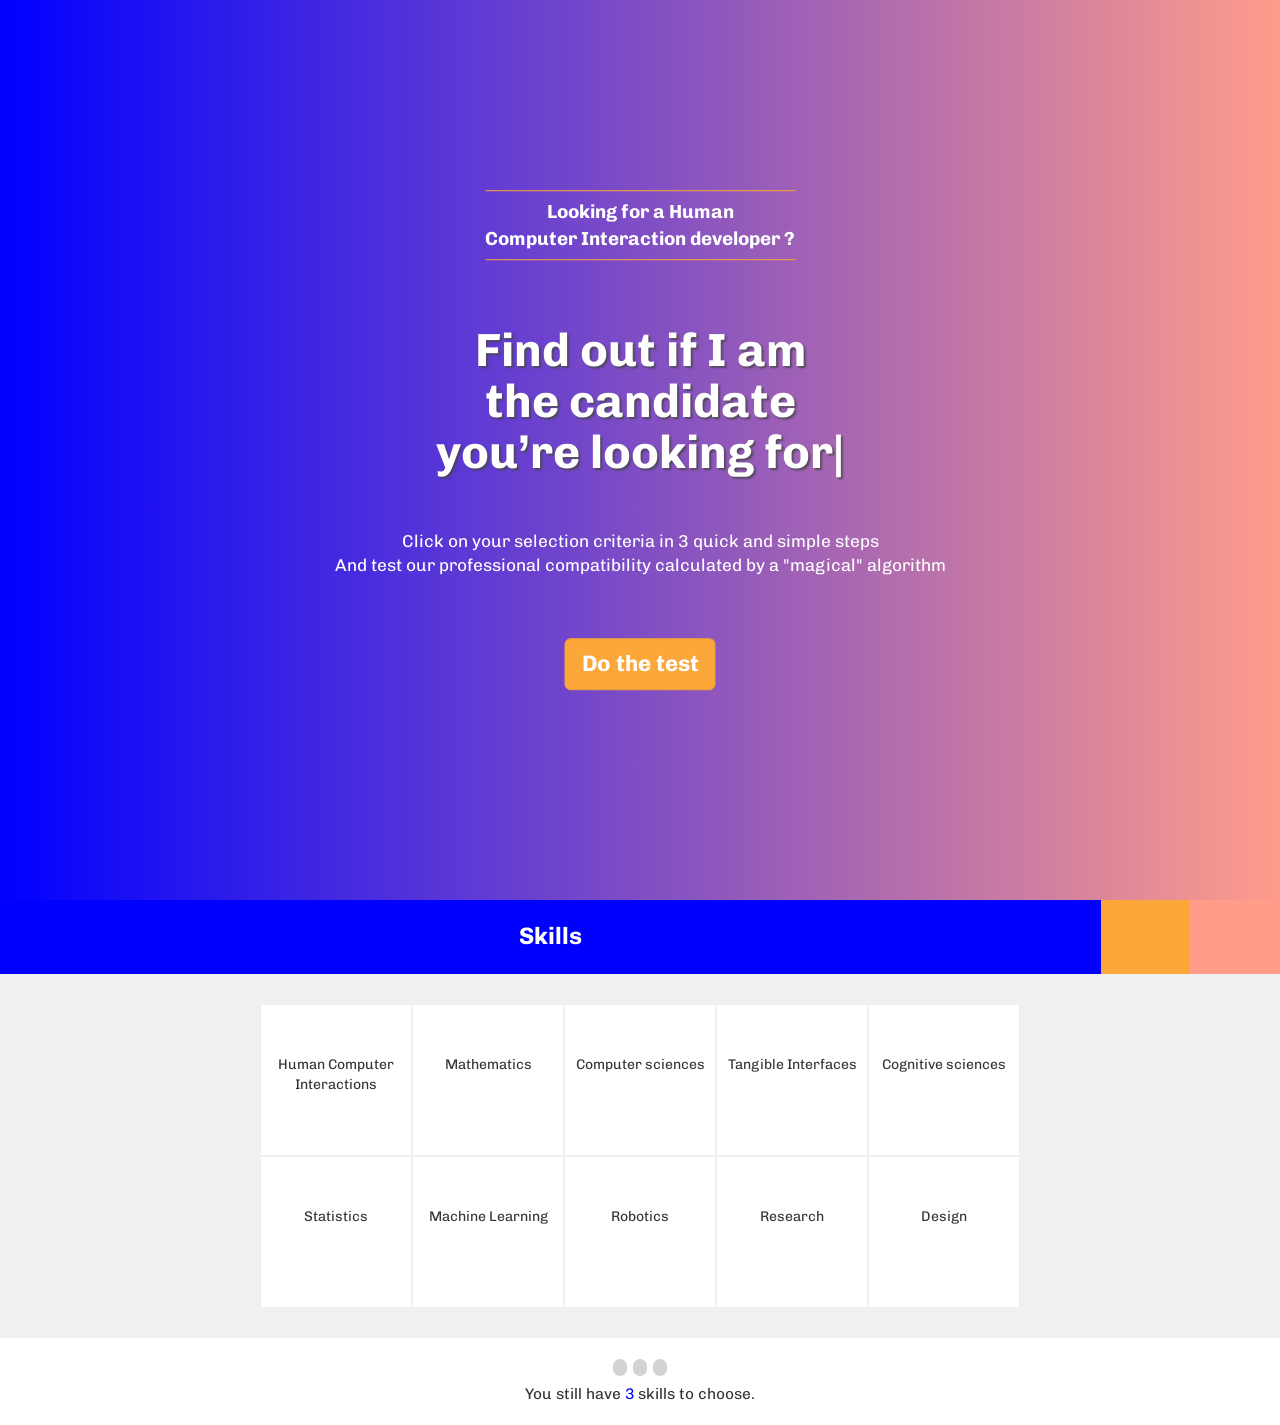
==== index.html @ b9475532 "index" ====
<!DOCTYPE HTML>
<!-- La realisation de ce site a ete possible grace a au travail de Yasmine Khansari et de l'aide de Simon Talaga, merci à tous les deux ! -->
<html lang="fr">
<head>
	<meta charset="utf-8" />
	<meta name="viewport" content="width=device-width, initial-scale=1, maximum-scale=1, user-scalable=no" />

	<title>Tallulah GILLIARD - Un CV Interactif</title>

	<meta property="twitter:site" content="@tllhglld" />

	
<script src="https://ajax.googleapis.com/ajax/libs/jquery/3.3.1/jquery.min.js"></script> 
<link rel="stylesheet" type="text/css" href="https://fonts.googleapis.com/css?family=Chivo" />
<link rel="stylesheet" href="src/libs.min.css" /> 
<link rel="stylesheet" href="//maxcdn.bootstrapcdn.com/font-awesome/4.5.0/css/font-awesome.min.css">
<link rel="stylesheet" href="src/idealCand.min.css?v=3" /> 


	

</head>
<body>

	
<div id="idealcand" class="container-fluid">
	<!--
	<div class="flags">
		<a href="?lang=en"><img src="assets/en.png" alt="english" /></a> 
		<a href="?lang=fr"><img src="assets/fr.svg" alt="français" /></a> 
	</div>
	-->
	<div class="header row">
		<div class="vcenter">

			<div class="prefix">Looking for a Human<br />Computer Interaction developer ?</div>

			<h1>Find out if I am<br />the candidate <br /><span id="typing"></span></h1>

			<div style="margin-top: 50px;">Click on your selection criteria in 3 quick and simple steps<br />And test our professional compatibility calculated by a "magical" algorithm</div>

			<div style="margin: 50px 0 40px 0;">
				<a href="#" class="btn btn-lg btn-warning" data-bind="click: scrollToTest">Do the test</a>
			</div>

		</div>
	</div>

	<div class="sections-title row">
		<div data-bind="foreach: sectionsId">
			<div class="item" data-bind="
				text: $parent.sections[$data].title,
				css: $data, click: $root.goToSection.bind($root),
				style: { width: $index() == 0 ? '86%' : '', color: $index() == 0 ? 'rgba(255, 255, 255, 1)' : 'rgba(255, 255, 255, 0)' }"></div>
		</div>
		<div class="clearfix"></div>
	</div>

	<div class="sections row" data-bind="foreach: sectionsId">

		<div class="box" data-bind="
			css: $data + ($root.sections[$data].data.length <= 6 ? ' bigItem' : ' smallItem'),
			style: { display: $index() == 0 ? 'block' : 'none' }">

			<div class="content" data-bind="foreach: $root.sections[$data].data">
				<div class="item" data-bind="click: $root.selectItem.bind($root), css: { on: $data.isSelected }">
					<span class="glyphicon" data-bind="css: 'ico-' + $data.ico"></span><br />
					<span data-bind="text: $data.title"></span>
				</div>
			</div>

			<div class="clearfix"></div>
		</div>

	</div>

	<div class="sections-info row">

		<div>
			<span class="dot skills" data-bind="css: { on: sections['skills'].notSelected() == 0 }"></span>
			<span class="dot qualifs" data-bind="css: { on: sections['qualifs'].notSelected() == 0 }"></span>
			<span class="dot bonus" data-bind="css: { on: sections['bonus'].notSelected() == 0 }"></span>
		</div>

		<div style="margin-top: 5px;font-size: 1.1em;">
			You still have
			<span class="miss" data-bind="text: sections[curSid()].notSelected(), css: curSid()"></span>
			<span data-bind="text: sections[curSid()].notSelected() > 1 ? sections[curSid()].titlePlural : sections[curSid()].titleSingular"></span>
			to choose.
		</div>

		

	</div>

	<div class="resume" data-bind="visible: isResult">

		<div class="tlh row">
			<div class="col-md-12">

				<div class="row">
					<div class="col-md-12" style="text-align: center;">
						<h1>Tallulah GILLIARD</h1>
					</div>
				</div>
	
				<div class="row">
					<div class="col-md-4">
						<div class="about">
							<p style="font-weight: bold;font-size: large;">About</p>
							<p>
								Hello world !
								I will graduate this october of a Master degree in Human Computer Interaction and Design from Université Paris-Saclay and KTH University (Stockholm) and will be ready to start an exciting new job in september 2019 !
								<br>I am interested in machine learning, mathematical modelisations, robotics, haptics, gestural, musical and tangible interactions (TUI) and also mixed reality interactions, intelligent clothing or neurosciences..<br/>
								<a href="https://twitter.com/tllhglld" target="_blank"><i class="fa fa-twitter"></i></a>
								<a href="https://www.linkedin.com/in/tallulahg/" target="_blank"><i class="fa fa-linkedin"></i></a>
							</p>
						</div>
					</div>
					<div class="col-md-4" style="text-align: center;">
						<img src="assets/tllhphoto.png" style="margin: 0 auto;width: 250px;" alt="Tallulah" class="img-responsive" />
					</div>
					<div class="col-md-4">
						<p class="detail" style="background-color: #0000ff;">Bachelor in Maths & cognitive science</p>
						<p class="detail" style="background-color: #fca73a;">Technical Degree in Computer Science "Special Year"</p>
						<p class="detail" style="background-color: #ff9c8a;">Master in Human Computer Interaction (HCI)</p>
					</div>
				</div>
				
			</div>
		</div>

		<div class="row" style="text-align: center;margin-top: -1px;">
			<img src="assets/resumego.png" alt="" />
		</div>

		<div class="items row">
			<div data-bind="foreach: selectedItems">
				<div class="item">

					<div class="circle" data-dimension="110" data-width="7"
						data-bind="attr: {
							'data-percent': $data.percent,
							'data-fgcolor': $data.sid == 'skills' ? '#0000ff' : $data.sid == 'qualifs' ? '#fca73a' : '#ff9c8a'
							}">
						<div class="glyphicon" data-bind="css: 'ico-' + $data.ico"></div>
						
					</div>

					<div class="title" data-bind="text: $data.title"></div>

					<div class="desc" data-bind="html: $data.desc"></div>

				</div>
				<div data-bind="if: $index() == 2">
					<div class="clearfix"></div>
				</div>
			</div>
			<div class="clearfix"></div>
		</div>

		<div class="result row">
			<div class="col-md-12">
				
				<p>Great! You have a <span data-bind="text: resultPercent"></span>% professional compatibility with Tallulah GILLIARD! Contact your candidate to find out more.</p>

				<table class="big">
					<tr>
						<td>Tallulah GILLIARD</td>
						<td>
							<div class="circle" data-dimension="110" data-width="7" data-fgcolor="#0000ff" data-fontsize=""></div>
						</td>
						<td><span class="you">You</span></td>
					</tr>
				</table>

			</div>
		</div>

	</div>

	<div class="contactpop row" data-bind="visible: isResult">

		<div class="col-md-12">
			<h4>Contact me by email</h4>
			<h4><a href="mailto:t.gilliard@gmail.com">t.gilliard@gmail.com</a></h4>
			<br/>
		</div>

	<div class="contacts row" data-bind="visible: isResult">
		<div class="col-md-4">
			<p>Share my CV.</p>
			<p>
				<a href="https://www.linkedin.com/shareArticle?mini=true&url=http%3A//lareinemerlin.org/wp-content/uploads/2018/10/cv/Tallulah-Gilliard.html&title=A%20la%20recherche%20d%E2%80%99un%20profil%20en%20IHM%20?%20D%C3%A9couvrez%20le%20CV%20interactif%20de%20Tallulah%20GILLIARD%20&summary=D%C3%A9terminez%20vos%20crit%C3%A8res%20de%20recherche%20en%203%20%C3%A9tapes%20Et%20d%C3%A9couvrez%20si%20je%20suis%20le%20candidat%20que%20vous%20cherchez.&source=" class="btn btn-warning" target="_blank" role="button" style="background-color:#0e76a8;border-color:#0e76a8;"><i class="fa fa-linkedin logo"></i> Linkedin</a>
				<a href="https://twitter.com/home?status=A%20la%20recherche%20d%E2%80%99un%20profil%20en%20IHM%20?%20D%C3%A9couvrez%20le%20CV%20interactif%20de%20Tallulah%20GILLIARD%20@tllhglld%20http%3A//lareinemerlin.org/wp-content/uploads/2018/10/cv/Tallulah-Gilliard.html" class="btn btn-warning" target="_blank" role="button" style="background-color:#4099FF;border-color:#4099FF;"><i class="fa fa-twitter logo"></i> Twitter</a>
			</p>
		</div>
		<div class="col-md-4">
			<p>See also my classic CV.</p>
			<h4><p><a href="./assets/cv.pdf" class="btn btn-warning" target="_blank" role="button" style="background-color:#0000ff;border-color:#0000ff;font-size:1.2em;padding:5px 25px"><i class="fa fa-file-text-o"></i> See the CV</a></p></h4>
		</div>
		<div class="col-md-4">
			<p>You wish to revise your criteria?</p>
			<p><button type="button" class="btn btn-warning" data-bind="click: restart" style="background-color:#ff9c8a;border-color:#ff9c8a;;padding:8px 12px"><i class="fa fa-play"></i> Do the test again</button></p>
		</div>
	</div>

	<div class="footer row">
		<div class="col-md-12 box" data-bind="visible: isResult">

			<div class="row">
				<div class="col-md-12">
					<p class="title">About this website</p>
					<p><img src="assets/tllhphoto.png" style="margin: 0 auto;height: 170px;" alt="" class="img-responsive" /></p>
					<p class="name">
						Tallulah Gilliard
						<a href="https://twitter.com/tllhglld" target="_blank"><i class="fa fa-twitter"></i></a>
						<a href="https://www.linkedin.com/in/tallulahg/" target="_blank"><i class="fa fa-linkedin"></i></a>
					</p>
					<p>Hello dear recruiters. I wanted you to have an entertaining web CV. 
						<br>Do not hesitate to contact me if you have any questions or suggestions. Talk to you soon !<br/>
					</p>
					
				</div>
			</div>
		</div>
	</div>

</div>

	
	

<script type="text/javascript" src="src/libs.min.js"></script> 
<script type="text/javascript" src="src/idealCand.min.js?v=3"></script> 
<script src="https://www.google.com/recaptcha/api.js?render=explicit" async defer></script>

<script type="text/javascript">
	$(function (){

		$("#typing").typed({
			strings: ['you’re looking for', 'you need', 'who is ideal'],
			loop: true,
			backDelay: 2500
		});

		var db = eval('DbEn');
		ko.applyBindings(new IdealCandViewModel(db));

	});
</script>


	

	<script>
		(function(i,s,o,g,r,a,m){i['GoogleAnalyticsObject']=r;i[r]=i[r]||function(){
		(i[r].q=i[r].q||[]).push(arguments)},i[r].l=1*new Date();a=s.createElement(o),
		m=s.getElementsByTagName(o)[0];a.async=1;a.src=g;m.parentNode.insertBefore(a,m)
		})(window,document,'script','//www.google-analytics.com/analytics.js','ga');

		ga('create', 'UA-65261402-1', 'auto');
		ga('send', 'pageview');
	</script>

</body>
</html>
---- src/idealCand.min.css ----
html,

body{height:100%}

body{font-family:"Chivo",sans-serif;overflow-x:hidden}

@media (max-width:992px){body{font-size:12px}}

@media (max-width:768px){body{font-size:10px}} 

#idealcand{height:100%}

#idealcand 

.flags{position:absolute;top:10px;right:10px}

#idealcand 

.flags img{height:12px;margin:0 3px} /**/

#idealcand 

.header{
        background-image: -webkit-gradient(linear, left top, right top, from(#0000ff), to(#ff9c8a));
        background-image: -webkit-linear-gradient(left, #0000ff, #ff9c8a);
        background-image: -o-linear-gradient(left, #0000ff, #ff9c8a);
        background-image: linear-gradient(to right, #0000ff, #ff9c8a);
        background-repeat:no-repeat;
        background-position:top;
        text-align:center;
        color:white;
        font-size:1.23em;
        min-height:100%}

@media screen and (min-height:650px){#idealcand 

.header 

.vcenter{
    position:absolute;
    top:50%;
    left:50%;
    -webkit-transform:translate(-50%, -50%);
    -moz-transform:translate(-50%, -50%);
    -o-transform:translate(-50%, -50%);
    -ms-transform:translate(-50%, -50%);
    transform:translate(-50%, -50%)}}

#idealcand 

.header 

.prefix{
    display:inline-block;
    margin:20px auto 45px auto;
    border-top:1px solid #fca73a;
    border-bottom:1px solid #fca73a;
    font-weight:bold;
    padding:7px 0;
    font-size:1.1em}

#idealcand 

.header h1{font-size:2.7em;font-weight:bold;text-shadow:2px 2px 2px rgba(70,70,70,0.8);white-space:nowrap}

#idealcand 

.header 

.subtitle{font-style:italic;font-size:1.3em;margin-top:-10px}#idealcand 

.header a{background-color:#fca73a;margin-top:10px;font-weight:bold;font-size:1.3em}#idealcand 

.sections-title{text-align:center;overflow:hidden}#idealcand 

.sections-title 

.item{float:left;padding:20px 0;font-size:1.7em;font-weight:bold;cursor:pointer;width:7%;white-space:nowrap;overflow:hidden}#idealcand 

.sections-title 

.skills{background-color:#0000ff}#idealcand 

.sections-title .qualifs{background-color:#fca73a}#idealcand 

.sections-title 

.bonus{background-color:#ff9c8a}#idealcand 

.sections{background-color:#f0f0f0;height:364px;padding:30px 0;text-align:center;overflow:hidden;position:relative}

@media (max-width:460px){#idealcand 

.sections{height:425px}}#idealcand 

.sections .box{position:absolute;left:50%;width:760px}@media (max-width:768px){#idealcand 

.sections .box{width:457px}}@media (max-width:460px){#idealcand 

.sections .box{width:292px}}#idealcand 

.sections .box .content{width:100%;position:absolute;left:-50%}#idealcand 

.sections .box .item{height:150px;float:left;margin:1px;background-color:white;padding-top:30px;cursor:pointer}#idealcand 

.sections .box .item.on,#idealcand 

.sections .box .item:hover{color:white}#idealcand 

.sections .box .item.on .glyphicon,#idealcand 

.sections .box .item:hover 

.glyphicon{-webkit-filter:brightness(0) invert(1);-moz-filter:brightness(0) invert(1);-ms-filter:brightness(0) invert(1);filter:brightness(0) invert(1)}#idealcand 

.sections .box.bigItem .item{width:251px}#idealcand 

.sections .box.smallItem .item{width:150px}#idealcand 

.sections .box.skills .item.on,#idealcand 

.sections .box.skills .item:hover{background-color:#0000ff}#idealcand 

.sections .box.qualifs .item.on,#idealcand 

.sections .box.qualifs .item:hover{background-color:#fca73a}#idealcand 

.sections .box.bonus .item.on,#idealcand 

.sections .box.bonus .item:hover{background-color:#ff9c8a}@media (max-width:768px){#idealcand 

.sections .box .item{height:90px;padding-top:0}#idealcand 

.sections .box.bigItem .item{width:144px}#idealcand 

.sections .box.smallItem .item{width:95px}}#idealcand 

.sections-info{text-align:center;padding:20px 0}#idealcand 

.sections-info .dot{border-radius:7px;padding:0 7px;margin:1px 3px;background-color:lightgray}#idealcand 

.sections-info .dot.skills.on{background-color:#0000ff}#idealcand 

.sections-info .dot.qualifs.on{background-color:#fca73a}#idealcand 

.sections-info .dot.bonus.on{background-color:#ff9c8a}#idealcand 

.sections-info .miss.skills{color:#0000ff}#idealcand 

.sections-info .miss.qualifs{color:#fca73a}#idealcand 

.sections-info .miss.bonus{color:#ff9c8a}#idealcand 

.resume .tlh{background-color:#4f4f4f;color:white;padding:20px 0}#idealcand 
.resume .tlh .about{text-align:right;max-width:400px;float:right}#idealcand 
.resume .tlh .about a{color:white}#idealcand 
.resume .tlh .detail{padding:12px}

@media (max-width:992px){#idealcand 
  .resume .tlh .about{text-align:center;max-width:initial;float:none}#idealcand 
  .resume .tlh .detail{text-align:center}}#idealcand 
  .resume .items{width:760px;margin:30px auto}@media (max-width:768px){#idealcand 
  .resume .items{width:255px}}#idealcand 
  .resume .items .item{float:left;width:251px;padding:2px 10px}#idealcand 
  .resume .items .item .title{text-align:center;font-size:1.23em;font-weight:bold}#idealcand 
  .resume .items .item .circle{margin:0 auto}#idealcand 
  .resume .items .item .circle .glyphicon{position:absolute;top:25px;left:16px}#idealcand 
  .resume .items .item .circle .percent{position:absolute;top:68px;left:41px;font-weight:lighter;color:#0000ff}#idealcand 
  .resume .items .item .desc{color:#5a5a5a; text-align:justify}#idealcand 
  .resume .result{background-color:#4f4f4f;color:white;text-align:center;padding:30px;font-size:1.15em;font-weight:bold}#idealcand 
  .resume .result table{margin:0 auto;font-size:1.75em}#idealcand 
  .resume .result table .circle-text{font-size:.7em}#idealcand 
  .resume .result .circle{margin:0 auto}#idealcand 

  .contactpop{text-align:center;background-color:#f0f0f0;padding:30px 0}#idealcand 
  .contactpop input{margin-bottom:5px}#idealcand 
  .contacts{text-align:center;width:760px;margin:30px auto}@media (max-width:760px){#idealcand 
  .contacts{width:auto}}#idealcand .contacts .logo{font-size:1.3em}#idealcand 

.footer{
      min-height:300px;
      background-image: -webkit-gradient(linear, left top, right top, from(#0000ff), to(#ff9c8a));
      background-image: -webkit-linear-gradient(left, #0000ff, #ff9c8a);
      background-image: -o-linear-gradient(left, #0000ff, #ff9c8a);
      background-image: linear-gradient(to right, #0000ff, #ff9c8a);
      background-position:top;
      text-align:center;
      color:white;
      padding:40px 0}#idealcand 

.footer 
.box{margin:0 auto;width:760px;float:none}

@media (max-width:760px){#idealcand 
  .footer 
  .box{width:auto}}#idealcand 
  .footer .title{background-color:#000000;margin-left:auto;margin-right:auto;padding:5px 15px;width:200px;font-size:1.4em}#idealcand 
  .footer .subtitle{font-size:1.4em}#idealcand 
  .footer .name{font-size:1.3em}#idealcand 
  .footer .prefix{display:inline-block;margin:20px auto 20px auto;border-top:1px solid #fca73a;border-bottom:1px solid #fca73a;font-weight:bold;padding:7px 0;font-size:1.2em}#idealcand 
  .footer .contact-title{font-weight:bold;font-size:1.2em;margin-top:25px;margin-bottom:10px}#idealcand 
  .footer .contact-title hr{border:1px solid #fca73a}#idealcand 
  .footer .contact input,#idealcand 
  .footer .contact textarea{margin-bottom:5px}#idealcand 
  .footer .contact button{background-color:#4f4f4f;font-size:1.2em;padding:5px 25px}#idealcand 
  .footer a{color:white}#idealcand 

  .btn-success{background-color:#4f4f4f}#idealcand 
  .btn-success.disabled{background-color:gray;border-color:gray}
  .ico-stats{background-image:url('../assets/A.png');background-repeat:no-repeat;background-position:0 0;height:60px;width:80px}
  .ico-HCI{background-image:url('../assets/A.png');background-repeat:no-repeat;background-position:-80px 0;height:60px;width:80px}
  .ico-epinar{background-image:url('../assets/A.png');background-repeat:no-repeat;background-position:0 -60px;height:60px;width:80px}
  .ico-ovvw{background-image:url('../assets/A.png');background-repeat:no-repeat;background-position:-160px 0;height:60px;width:80px}
  .ico-cogsci{background-image:url('../assets/A.png');background-repeat:no-repeat;background-position:-160px -60px;height:60px;width:80px}
  .ico-info{background-image:url('../assets/A.png');background-repeat:no-repeat;background-position:0 -120px;height:60px;width:80px}
  .ico-zik{background-image:url('../assets/A.png');background-repeat:no-repeat;background-position:-80px -120px;height:60px;width:80px}
  .ico-geek{background-image:url('../assets/A.png');background-repeat:no-repeat;background-position:-160px -120px;height:60px;width:80px}
  .ico-fash{background-image:url('../assets/A.png');background-repeat:no-repeat;background-position:0 -180px;height:60px;width:80px}
  .ico-crea{background-image:url('../assets/A.png');background-repeat:no-repeat;background-position:-80px -180px;height:60px;width:80px}
  .ico-ml{background-image:url('../assets/A.png');background-repeat:no-repeat;background-position:-160px -180px;height:60px;width:80px}
  .ico-maths{background-image:url('../assets/A.png');background-repeat:no-repeat;background-position:-240px 0;height:60px;width:80px}
  .ico-desgn{background-image:url('../assets/A.png');background-repeat:no-repeat;background-position:-240px -60px;height:60px;width:80px}
  .ico-biz{background-image:url('../assets/A.png');background-repeat:no-repeat;background-position:-240px -120px;height:60px;width:80px}
  .ico-sk8{background-image:url('../assets/A.png');background-repeat:no-repeat;background-position:-80px -240px;height:60px;width:80px}
  .ico-TUI{background-image:url('../assets/A.png');background-repeat:no-repeat;background-position:-160px -240px;height:60px;width:80px}
  .ico-crit{background-image:url('../assets/A.png');background-repeat:no-repeat;background-position:-240px -240px;height:60px;width:80px}
  .ico-bd{background-image:url('../assets/A.png');background-repeat:no-repeat;background-position:-320px 0;height:60px;width:80px}
  .ico-rsrch{background-image:url('../assets/A.png');background-repeat:no-repeat;background-position:-320px -60px;height:60px;width:80px}
  .ico-jk{background-image:url('../assets/A.png');background-repeat:no-repeat;background-position:-320px -120px;height:60px;width:80px}
  .ico-nrj{background-image:url('../assets/A.png');background-repeat:no-repeat;background-position:-320px -180px;height:60px;width:80px}
  .ico-passio{background-image:url('../assets/A.png');background-repeat:no-repeat;background-position:-320px -240px;height:60px;width:80px}

  .typed-cursor{opacity:1;-webkit-animation:blink .7s infinite;-moz-animation:blink .7s infinite;animation:blink .7s infinite}

@keyframes blink{0%{opacity:1}50%{opacity:0}100%{opacity:1}}
@-webkit-keyframes blink{0%{opacity:1}50%{opacity:0}100%{opacity:1}
}@-moz-keyframes blink{0%{opacity:1}50%{opacity:0}100%{opacity:1}}
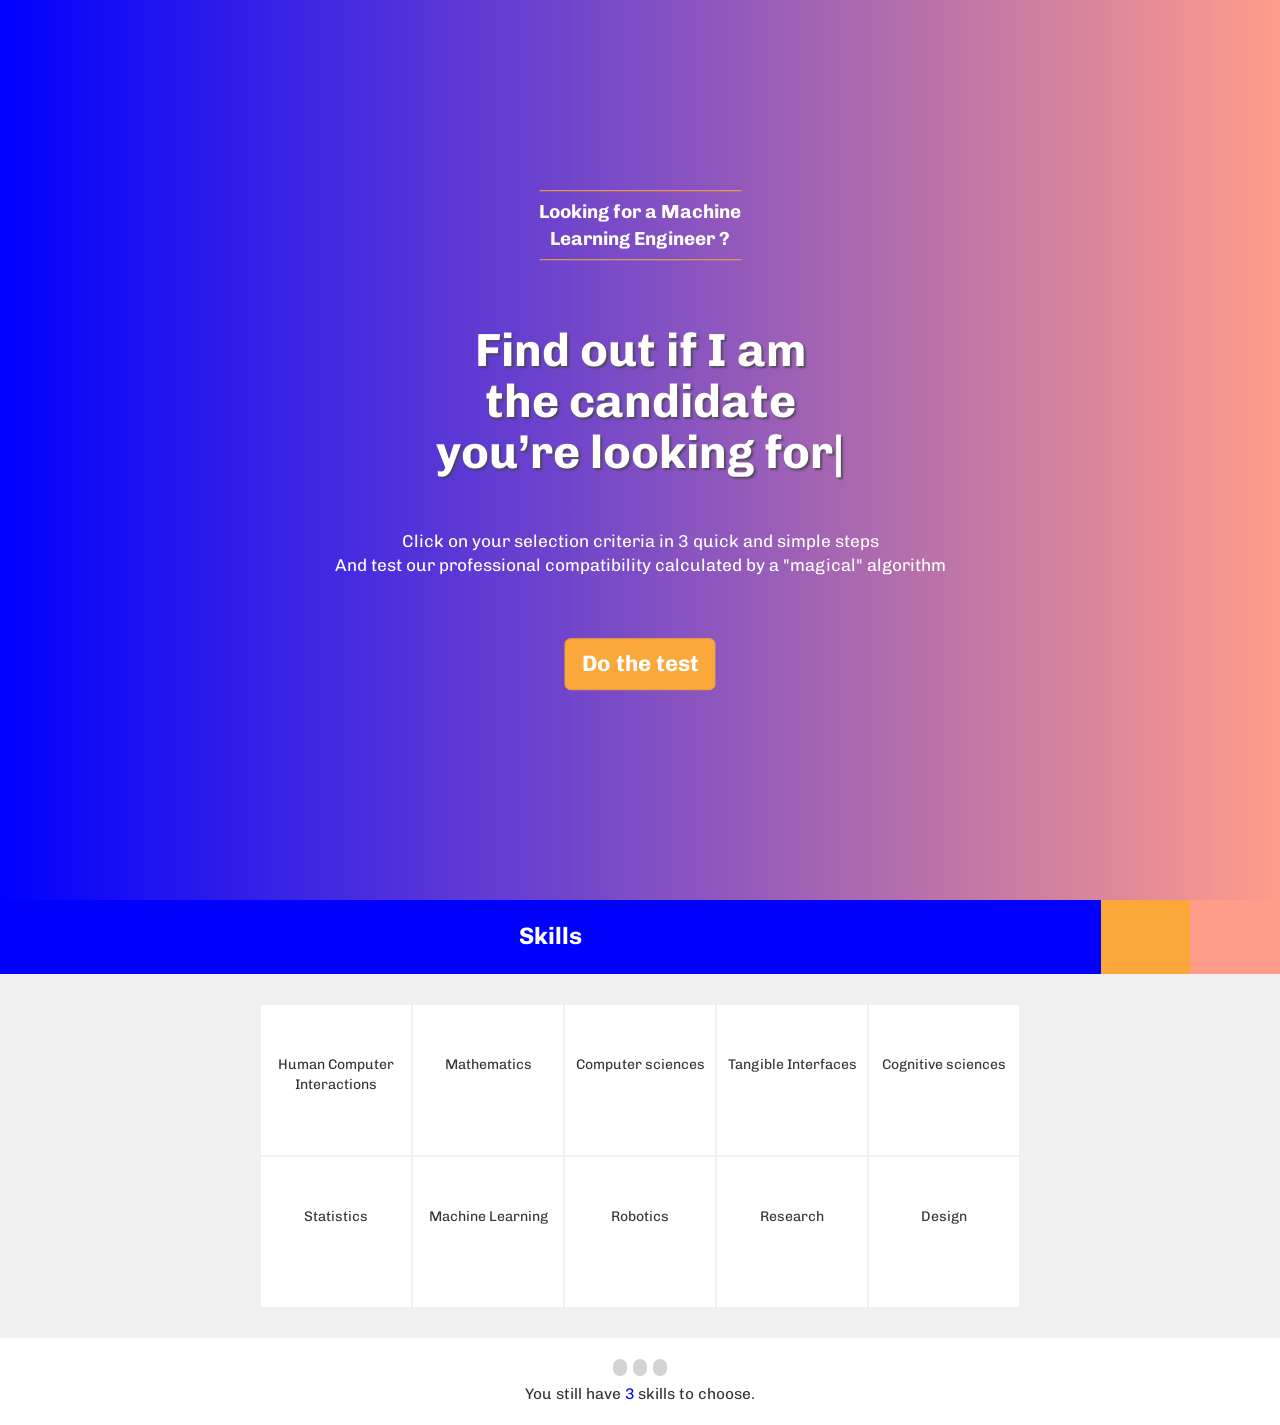
==== commit 632a88ab: "Update index.html" ====
--- a/index.html
+++ b/index.html
@@ -33,7 +33,7 @@
 	<div class="header row">
 		<div class="vcenter">
 
-			<div class="prefix">Looking for a Human<br />Computer Interaction developer ?</div>
+			<div class="prefix">Looking for a Machine<br />Learning Engineer ?</div>
 
 			<h1>Find out if I am<br />the candidate <br /><span id="typing"></span></h1>
 
@@ -191,8 +191,8 @@
 		<div class="col-md-4">
 			<p>Share my CV.</p>
 			<p>
-				<a href="https://www.linkedin.com/shareArticle?mini=true&url=http%3A//lareinemerlin.org/wp-content/uploads/2018/10/cv/Tallulah-Gilliard.html&title=A%20la%20recherche%20d%E2%80%99un%20profil%20en%20IHM%20?%20D%C3%A9couvrez%20le%20CV%20interactif%20de%20Tallulah%20GILLIARD%20&summary=D%C3%A9terminez%20vos%20crit%C3%A8res%20de%20recherche%20en%203%20%C3%A9tapes%20Et%20d%C3%A9couvrez%20si%20je%20suis%20le%20candidat%20que%20vous%20cherchez.&source=" class="btn btn-warning" target="_blank" role="button" style="background-color:#0e76a8;border-color:#0e76a8;"><i class="fa fa-linkedin logo"></i> Linkedin</a>
-				<a href="https://twitter.com/home?status=A%20la%20recherche%20d%E2%80%99un%20profil%20en%20IHM%20?%20D%C3%A9couvrez%20le%20CV%20interactif%20de%20Tallulah%20GILLIARD%20@tllhglld%20http%3A//lareinemerlin.org/wp-content/uploads/2018/10/cv/Tallulah-Gilliard.html" class="btn btn-warning" target="_blank" role="button" style="background-color:#4099FF;border-color:#4099FF;"><i class="fa fa-twitter logo"></i> Twitter</a>
+				<a href="https://www.linkedin.com/shareArticle?mini=true&url=https%3A//tgll.github.io/interactive_cvonline/&title=A%20la%20recherche%20d%E2%80%99un%20profil%20en%20IHM%20?%20D%C3%A9couvrez%20le%20CV%20interactif%20de%20Tallulah%20GILLIARD%20&summary=D%C3%A9terminez%20vos%20crit%C3%A8res%20de%20recherche%20en%203%20%C3%A9tapes%20Et%20d%C3%A9couvrez%20si%20je%20suis%20le%20candidat%20que%20vous%20cherchez.&source=" class="btn btn-warning" target="_blank" role="button" style="background-color:#0e76a8;border-color:#0e76a8;"><i class="fa fa-linkedin logo"></i> Linkedin</a>
+				<a href="https://twitter.com/home?status=A%20la%20recherche%20d%E2%80%99un%20profil%20en%20IHM%20?%20D%C3%A9couvrez%20le%20CV%20interactif%20de%20Tallulah%20GILLIARD%20@tllhglld%20https%3A//tgll.github.io/interactive_cvonline/" class="btn btn-warning" target="_blank" role="button" style="background-color:#4099FF;border-color:#4099FF;"><i class="fa fa-twitter logo"></i> Twitter</a>
 			</p>
 		</div>
 		<div class="col-md-4">
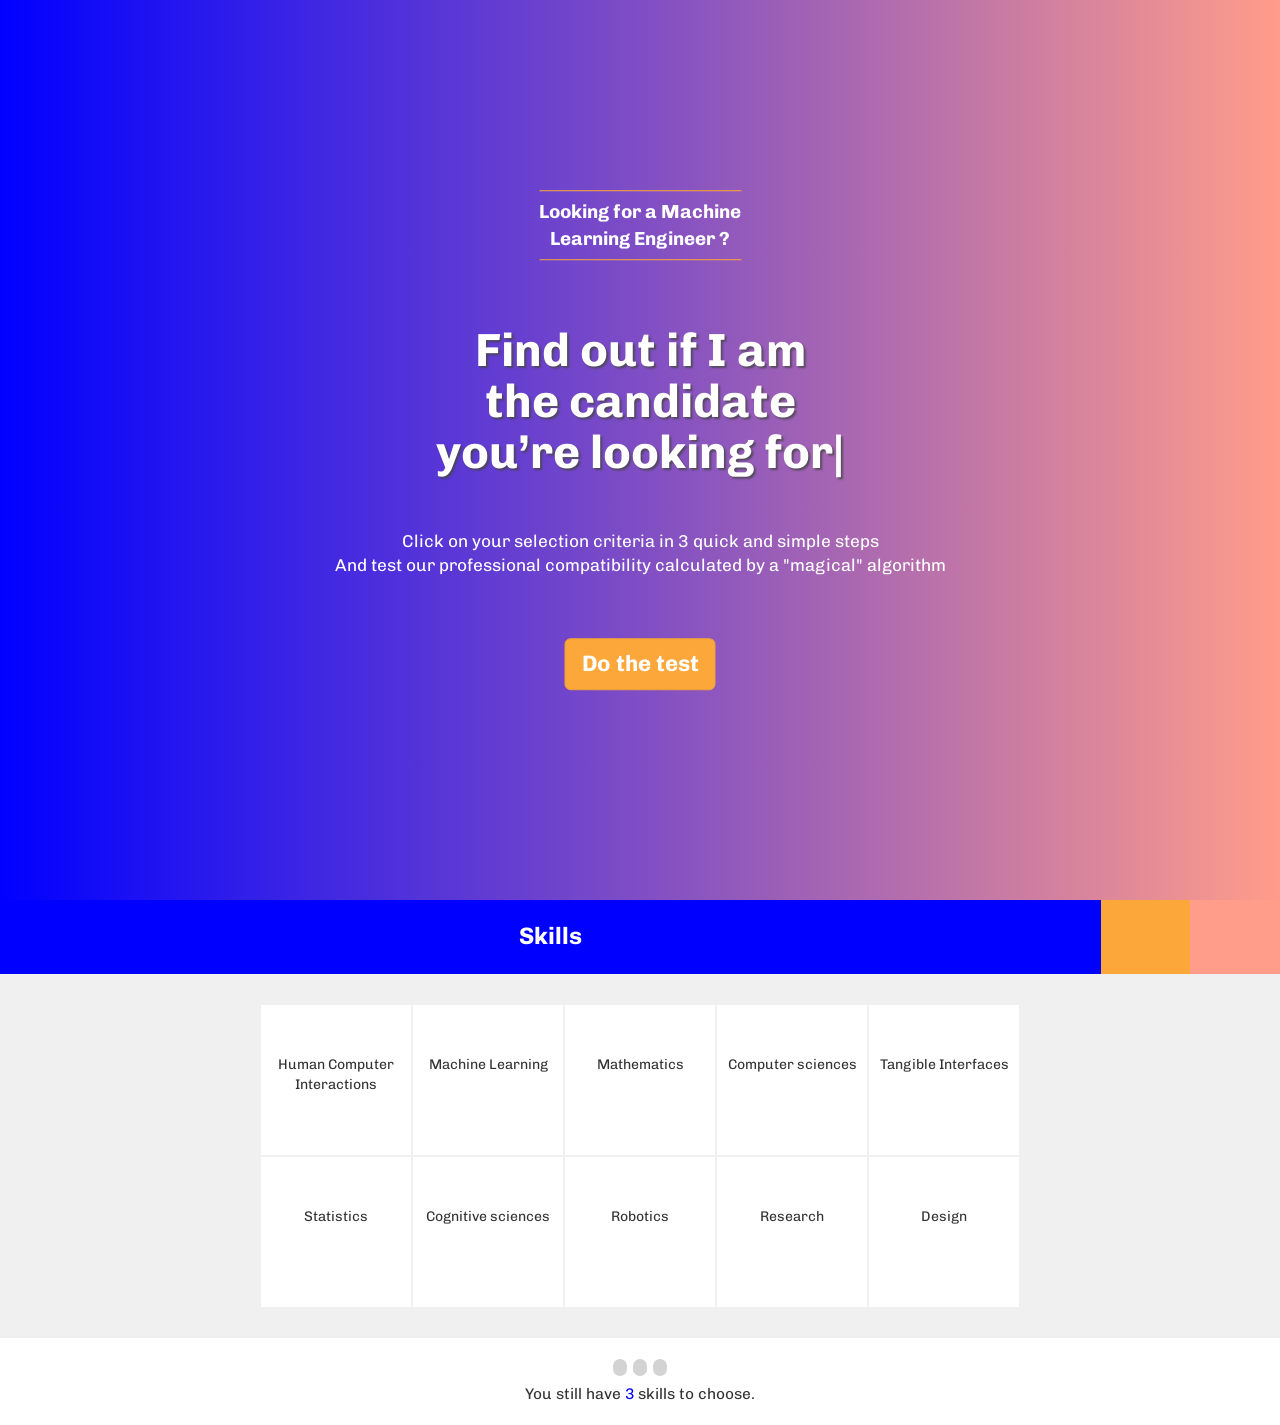
==== commit cb322db5: "update description" ====
--- a/index.html
+++ b/index.html
@@ -110,8 +110,8 @@
 							<p style="font-weight: bold;font-size: large;">About</p>
 							<p>
 								Hello world !
-								I will graduate this october of a Master degree in Human Computer Interaction and Design from Université Paris-Saclay and KTH University (Stockholm) and will be ready to start an exciting new job in september 2019 !
-								<br>I am interested in machine learning, mathematical modelisations, robotics, haptics, gestural, musical and tangible interactions (TUI) and also mixed reality interactions, intelligent clothing or neurosciences..<br/>
+								I have graduated this October with a Master’s degree in Human Computer Interaction from Université Paris-Saclay and KTH University (Stockholm). I’m ready to start an exciting new job as a Machine Learning Engineer / Computational Neuroscientist !
+								<br>I am interested in Machine Learning and Differentiable programming applications, Neurosciences, Reinforcement Learning, Computer Vision, Robotics, Mathematical modelling, and Tangible Interfaces.<br/>
 								<a href="https://twitter.com/tllhglld" target="_blank"><i class="fa fa-twitter"></i></a>
 								<a href="https://www.linkedin.com/in/tallulahg/" target="_blank"><i class="fa fa-linkedin"></i></a>
 							</p>
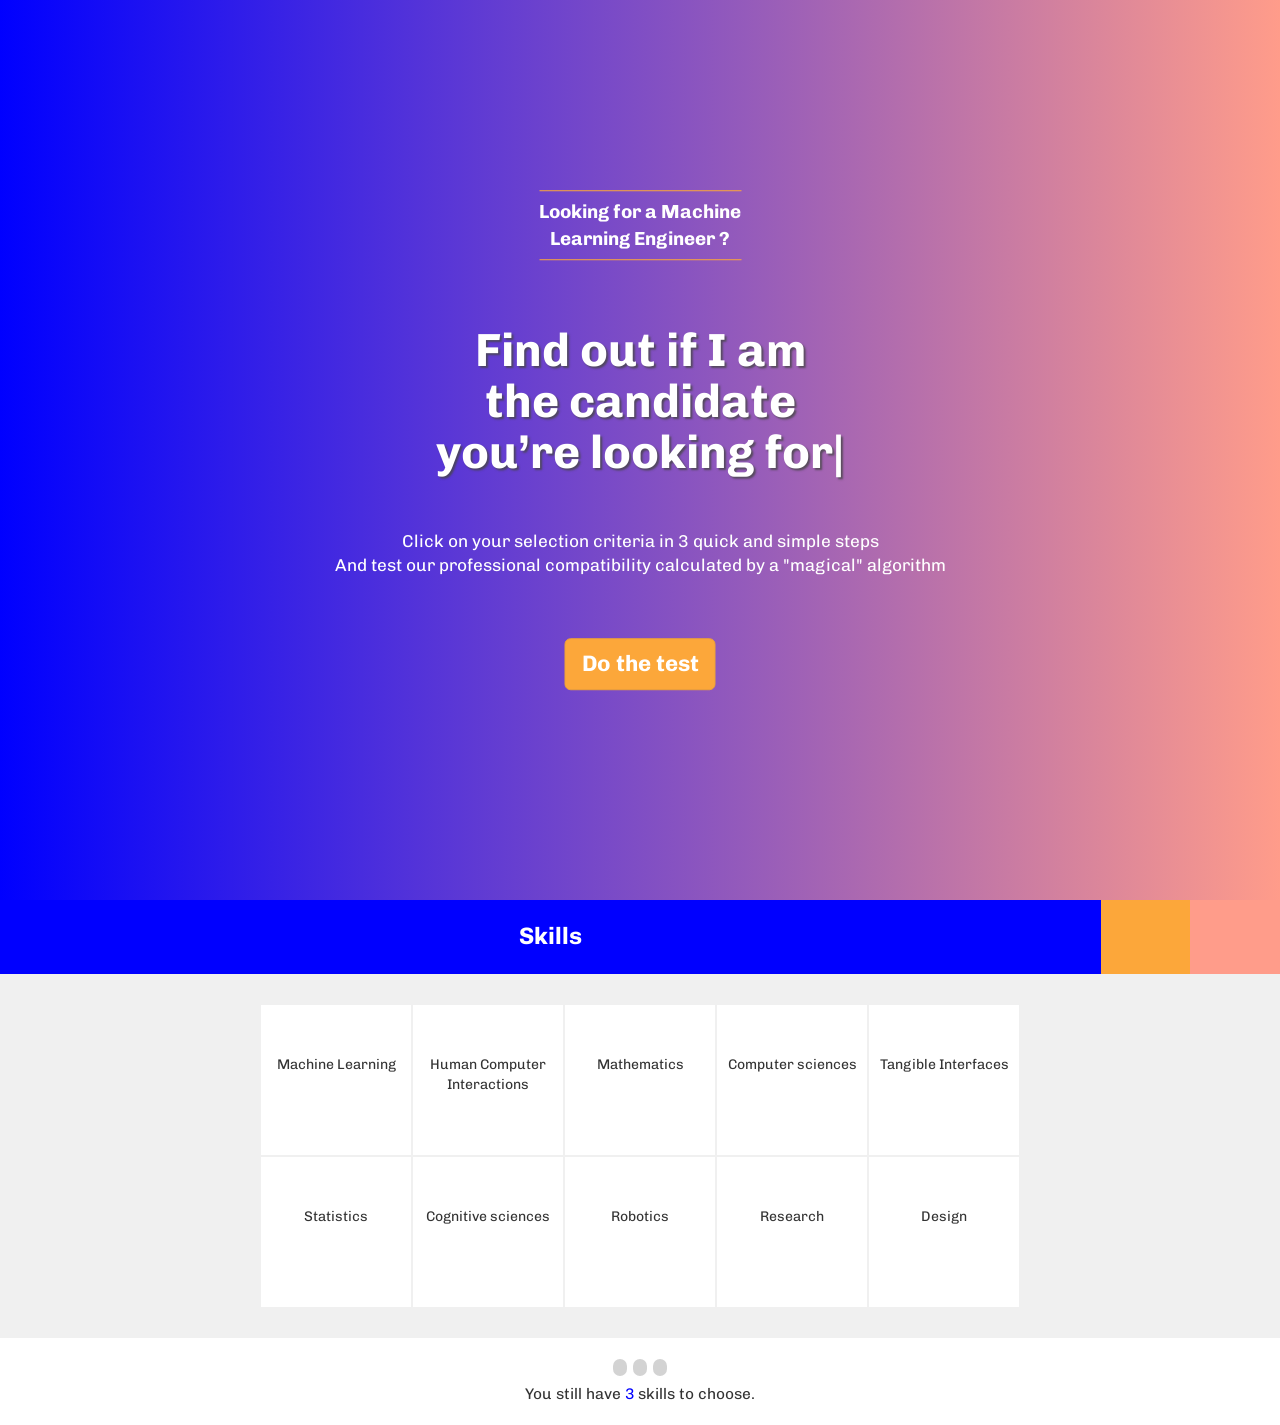
==== commit b0076338: "update cv" ====
--- a/index.html
+++ b/index.html
@@ -110,8 +110,8 @@
 							<p style="font-weight: bold;font-size: large;">About</p>
 							<p>
 								Hello world !
-								I have graduated this October with a Master’s degree in Human Computer Interaction from Université Paris-Saclay and KTH University (Stockholm). I’m ready to start an exciting new job as a Machine Learning Engineer / Computational Neuroscientist !
-								<br>I am interested in Machine Learning and Differentiable programming applications, Neurosciences, Reinforcement Learning, Computer Vision, Robotics, Mathematical modelling, and Tangible Interfaces.<br/>
+								I am a Data Engineer interested in Machine Learning and Differentiable programming applications, Neurosciences, Neuroinformatics, Reinforcement Learning, Computer Vision, Robotics, Mathematical modelling, NLP and Tangible Interfaces.
+								<br>After working at Fieldbox.ai in the Machine Learning team, building python libraries and working on a computer vision project, I am now heading towards new opportunities!<br/>
 								<a href="https://twitter.com/tllhglld" target="_blank"><i class="fa fa-twitter"></i></a>
 								<a href="https://www.linkedin.com/in/tallulahg/" target="_blank"><i class="fa fa-linkedin"></i></a>
 							</p>
